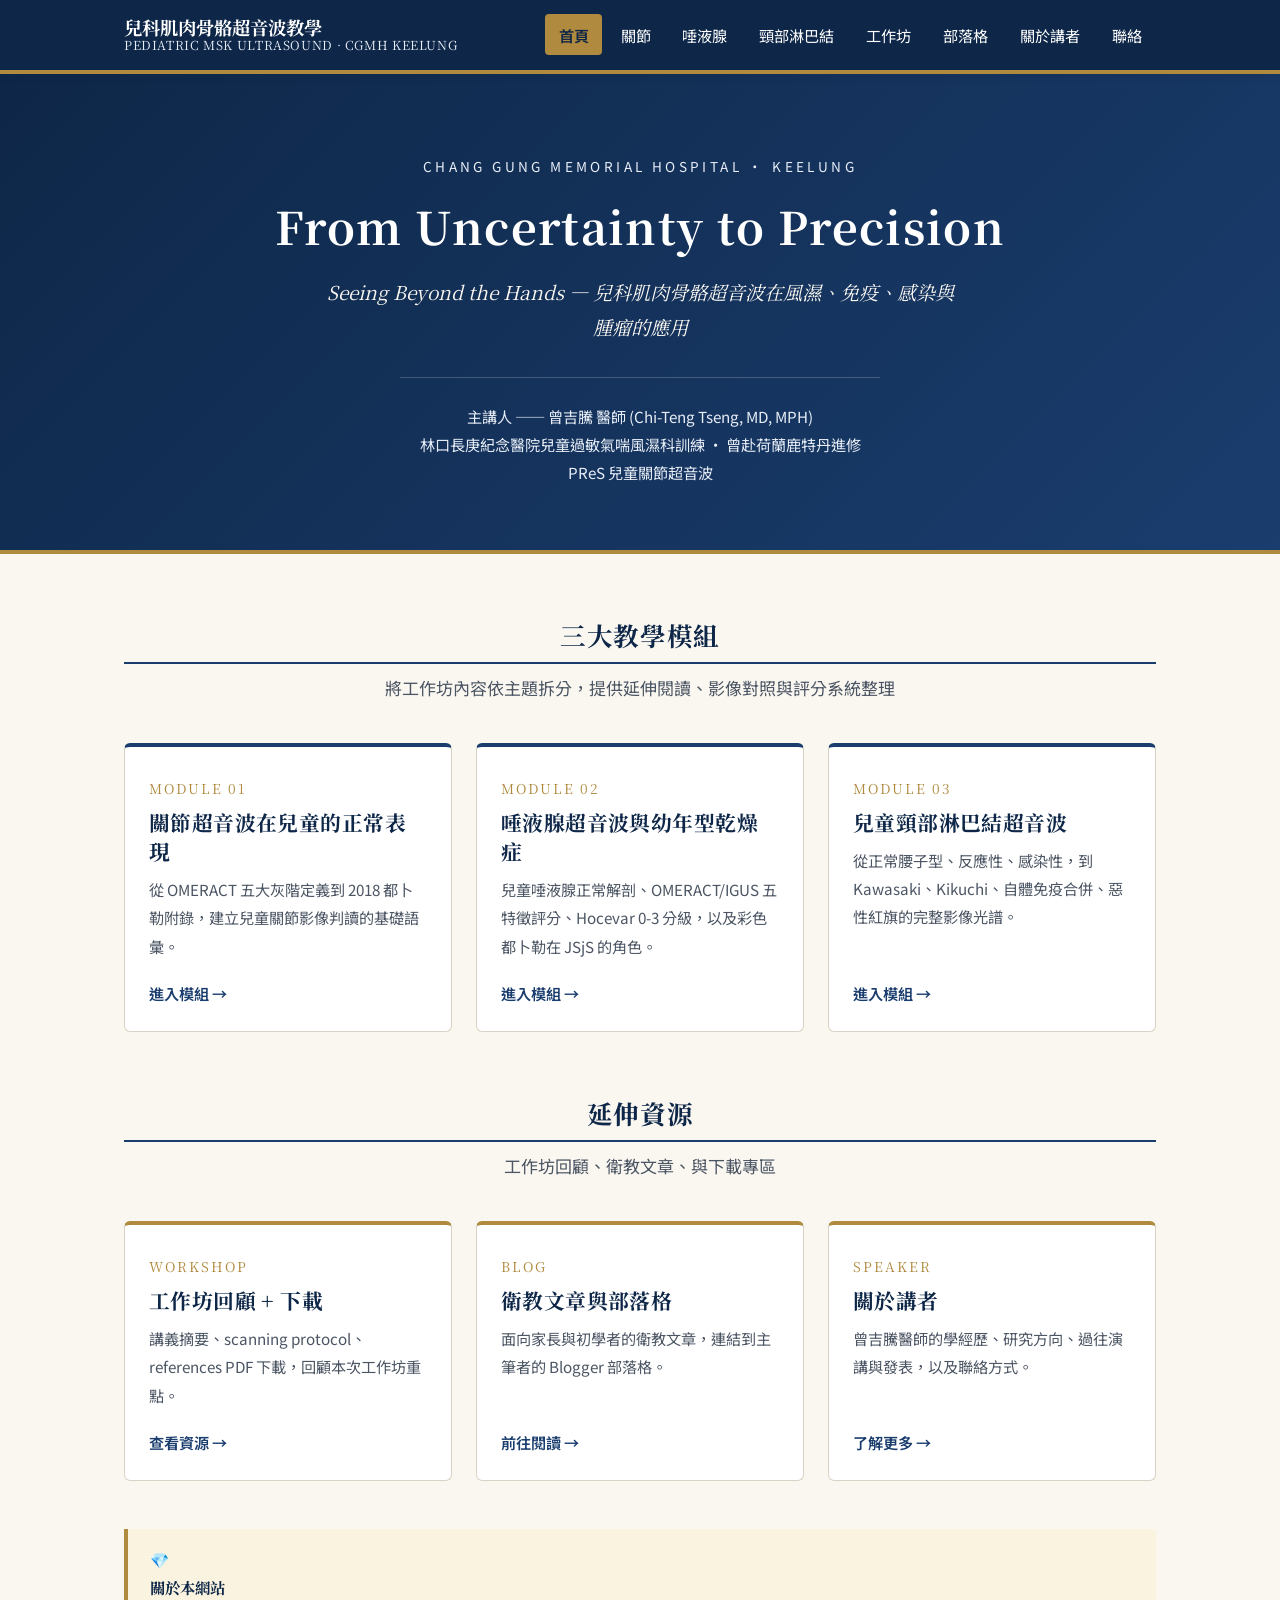
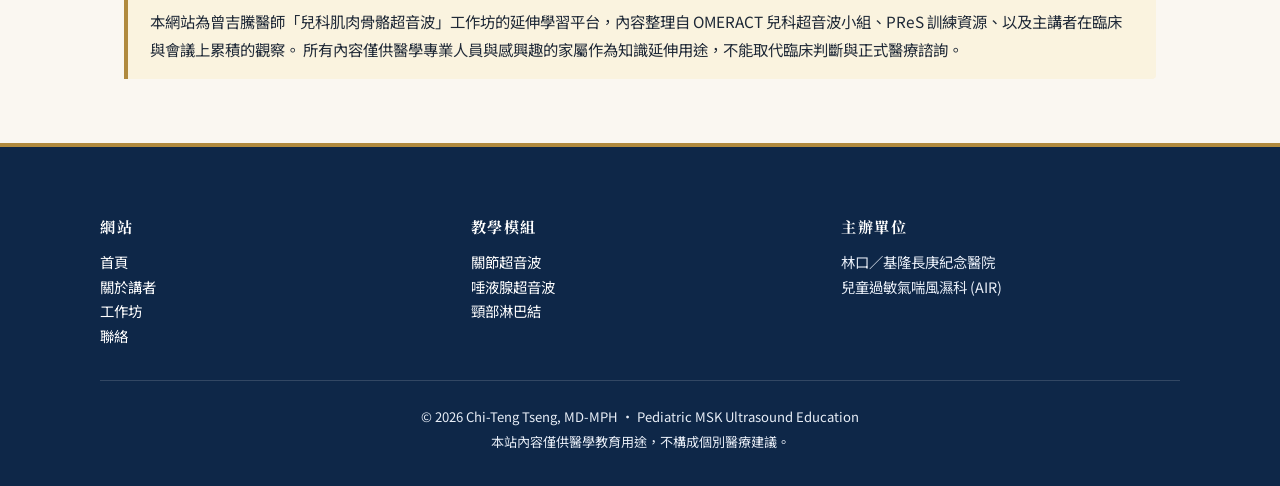
==== index.html @ 0527a34c "Add files via upload" ====
<!DOCTYPE html>
<html lang="zh-Hant-TW">
<head>
  <meta charset="UTF-8">
  <meta name="viewport" content="width=device-width, initial-scale=1.0">
  <meta name="description" content="兒科肌肉骨骼超音波教學網 — 由曾吉騰醫師主持，提供工作坊延伸學習資源。">
  <meta name="author" content="曾吉騰 Chi-Teng Tseng, MD">
  <title>兒科肌肉骨骼超音波教學網 · Pediatric MSK Ultrasound Education</title>
  <link rel="preconnect" href="https://fonts.googleapis.com">
  <link rel="preconnect" href="https://fonts.gstatic.com" crossorigin>
  <link href="https://fonts.googleapis.com/css2?family=Noto+Sans+TC:wght@400;500;700&family=Noto+Serif+TC:wght@400;700&display=swap" rel="stylesheet">
  <link rel="stylesheet" href="css/style.css">
</head>
<body>

<header class="topbar">
  <div class="topbar-inner">
    <a href="index.html" class="brand">
      <span class="brand-name">兒科肌肉骨骼超音波教學</span>
      <span class="brand-sub">PEDIATRIC MSK ULTRASOUND · CGMH KEELUNG</span>
    </a>
    <nav class="main-nav">
      <a href="index.html" class="active">首頁</a>
      <a href="articles/joint-ultrasound.html">關節</a>
      <a href="articles/salivary-gland.html">唾液腺</a>
      <a href="articles/neck-lymph-node.html">頸部淋巴結</a>
      <a href="workshop.html">工作坊</a>
      <a href="blog.html">部落格</a>
      <a href="about.html">關於講者</a>
      <a href="contact.html">聯絡</a>
    </nav>
  </div>
</header>

<section class="hero">
  <div class="hero-eyebrow">CHANG GUNG MEMORIAL HOSPITAL · KEELUNG</div>
  <h1>From Uncertainty to Precision</h1>
  <p class="hero-tagline">Seeing Beyond the Hands — 兒科肌肉骨骼超音波在風濕、免疫、感染與腫瘤的應用</p>
  <div class="hero-meta">
    主講人 ⸺ 曾吉騰 醫師 (Chi-Teng Tseng, MD, MPH)<br>
    林口長庚紀念醫院兒童過敏氣喘風濕科訓練 · 曾赴荷蘭鹿特丹進修 PReS 兒童關節超音波
  </div>
</section>

<main class="container">

  <h2 class="section-title">三大教學模組</h2>
  <p class="section-sub">將工作坊內容依主題拆分，提供延伸閱讀、影像對照與評分系統整理</p>

  <div class="module-grid">

    <a href="articles/joint-ultrasound.html" class="module-card" style="text-decoration:none;">
      <div class="module-num">MODULE 01</div>
      <h3>關節超音波在兒童的正常表現</h3>
      <p class="module-desc">從 OMERACT 五大灰階定義到 2018 都卜勒附錄，建立兒童關節影像判讀的基礎語彙。</p>
      <span class="module-link">進入模組</span>
    </a>

    <a href="articles/salivary-gland.html" class="module-card" style="text-decoration:none;">
      <div class="module-num">MODULE 02</div>
      <h3>唾液腺超音波與幼年型乾燥症</h3>
      <p class="module-desc">兒童唾液腺正常解剖、OMERACT/IGUS 五特徵評分、Hocevar 0-3 分級，以及彩色都卜勒在 JSjS 的角色。</p>
      <span class="module-link">進入模組</span>
    </a>

    <a href="articles/neck-lymph-node.html" class="module-card" style="text-decoration:none;">
      <div class="module-num">MODULE 03</div>
      <h3>兒童頸部淋巴結超音波</h3>
      <p class="module-desc">從正常腰子型、反應性、感染性，到 Kawasaki、Kikuchi、自體免疫合併、惡性紅旗的完整影像光譜。</p>
      <span class="module-link">進入模組</span>
    </a>

  </div>

  <h2 class="section-title">延伸資源</h2>
  <p class="section-sub">工作坊回顧、衛教文章、與下載專區</p>

  <div class="module-grid">

    <a href="workshop.html" class="module-card" style="text-decoration:none; border-top-color: var(--gold);">
      <div class="module-num">WORKSHOP</div>
      <h3>工作坊回顧 + 下載</h3>
      <p class="module-desc">講義摘要、scanning protocol、references PDF 下載，回顧本次工作坊重點。</p>
      <span class="module-link">查看資源</span>
    </a>

    <a href="blog.html" class="module-card" style="text-decoration:none; border-top-color: var(--gold);">
      <div class="module-num">BLOG</div>
      <h3>衛教文章與部落格</h3>
      <p class="module-desc">面向家長與初學者的衛教文章，連結到主筆者的 Blogger 部落格。</p>
      <span class="module-link">前往閱讀</span>
    </a>

    <a href="about.html" class="module-card" style="text-decoration:none; border-top-color: var(--gold);">
      <div class="module-num">SPEAKER</div>
      <h3>關於講者</h3>
      <p class="module-desc">曾吉騰醫師的學經歷、研究方向、過往演講與發表，以及聯絡方式。</p>
      <span class="module-link">了解更多</span>
    </a>

  </div>

  <div class="callout pearl" style="margin-top: 3rem;">
    <span class="callout-title">關於本網站</span>
    本網站為曾吉騰醫師「兒科肌肉骨骼超音波」工作坊的延伸學習平台，內容整理自 OMERACT 兒科超音波小組、PReS 訓練資源、以及主講者在臨床與會議上累積的觀察。
    所有內容僅供醫學專業人員與感興趣的家屬作為知識延伸用途，不能取代臨床判斷與正式醫療諮詢。
  </div>

</main>

<footer class="site-footer">
  <div class="footer-inner">
    <div class="footer-col">
      <h4>網站</h4>
      <ul>
        <li><a href="index.html">首頁</a></li>
        <li><a href="about.html">關於講者</a></li>
        <li><a href="workshop.html">工作坊</a></li>
        <li><a href="contact.html">聯絡</a></li>
      </ul>
    </div>
    <div class="footer-col">
      <h4>教學模組</h4>
      <ul>
        <li><a href="articles/joint-ultrasound.html">關節超音波</a></li>
        <li><a href="articles/salivary-gland.html">唾液腺超音波</a></li>
        <li><a href="articles/neck-lymph-node.html">頸部淋巴結</a></li>
      </ul>
    </div>
    <div class="footer-col">
      <h4>主辦單位</h4>
      <p>
        林口／基隆長庚紀念醫院<br>
        兒童過敏氣喘風濕科 (AIR)
      </p>
    </div>
  </div>
  <div class="footer-bottom">
    © 2026 Chi-Teng Tseng, MD-MPH · Pediatric MSK Ultrasound Education<br>
    本站內容僅供醫學教育用途，不構成個別醫療建議。
  </div>
</footer>

</body>
</html>
---- css/style.css ----
/* ============================================================
   Pediatric MSK Ultrasound Education Site
   Dr. Chi-Teng Tseng (曾吉騰), CGMH Keelung
   Academic-formal palette: deep navy + warm cream
   ============================================================ */

/* ---------- Reset & base ---------- */
*, *::before, *::after { box-sizing: border-box; margin: 0; padding: 0; }

:root {
  --navy-900: #0e2748;
  --navy-700: #1a3d6e;
  --navy-500: #2c5d9b;
  --navy-100: #e8eef7;
  --cream:    #faf7f1;
  --cream-warm: #f3ede0;
  --gold:     #b08a3e;
  --text:     #1f2937;
  --text-soft:#4b5563;
  --border:   #d8d3c5;
  --danger:   #b32d3a;
  --success:  #2c7a4b;

  --serif:    "Noto Serif TC", "Source Han Serif TC", "PingFang TC", Georgia, serif;
  --sans:     "Noto Sans TC", "Source Han Sans TC", "PingFang TC", -apple-system, BlinkMacSystemFont, "Segoe UI", sans-serif;
  --mono:     "JetBrains Mono", "Consolas", monospace;

  --max-w:    1080px;
}

html { scroll-behavior: smooth; }

body {
  font-family: var(--sans);
  font-size: 17px;
  line-height: 1.85;
  color: var(--text);
  background: var(--cream);
  -webkit-font-smoothing: antialiased;
  -moz-osx-font-smoothing: grayscale;
}

/* ---------- Typography ---------- */
h1, h2, h3, h4, h5 {
  font-family: var(--serif);
  font-weight: 700;
  color: var(--navy-900);
  letter-spacing: 0.02em;
  line-height: 1.4;
}
h1 { font-size: 2.4rem; margin-bottom: 1rem; }
h2 { font-size: 1.7rem; margin: 2.5rem 0 1rem; padding-bottom: 0.5rem; border-bottom: 2px solid var(--navy-700); }
h3 { font-size: 1.3rem; margin: 1.8rem 0 0.7rem; color: var(--navy-700); }
h4 { font-size: 1.1rem; margin: 1.3rem 0 0.5rem; color: var(--navy-500); }

p { margin-bottom: 1.1rem; }

a {
  color: var(--navy-700);
  text-decoration: none;
  border-bottom: 1px solid transparent;
  transition: border-color 0.18s ease, color 0.18s ease;
}
a:hover { color: var(--navy-500); border-bottom-color: var(--navy-500); }

strong { color: var(--navy-900); font-weight: 700; }
em { color: var(--text-soft); }

/* ---------- Layout ---------- */
.container {
  max-width: var(--max-w);
  margin: 0 auto;
  padding: 0 1.5rem;
}

main { padding: 2rem 0 5rem; }

/* ---------- Top bar / nav ---------- */
.topbar {
  background: var(--navy-900);
  color: #fff;
  border-bottom: 4px solid var(--gold);
  position: sticky;
  top: 0;
  z-index: 50;
  box-shadow: 0 2px 8px rgba(14,39,72,0.15);
}
.topbar-inner {
  max-width: var(--max-w);
  margin: 0 auto;
  padding: 0.9rem 1.5rem;
  display: flex;
  align-items: center;
  justify-content: space-between;
  gap: 1rem;
  flex-wrap: wrap;
}
.brand {
  font-family: var(--serif);
  color: #fff;
  border: none;
  display: flex;
  flex-direction: column;
  line-height: 1.2;
}
.brand:hover { color: var(--navy-100); border: none; }
.brand-name { font-size: 1.15rem; font-weight: 700; }
.brand-sub  { font-size: 0.78rem; color: var(--navy-100); letter-spacing: 0.05em; }

nav.main-nav { display: flex; gap: 0.3rem; flex-wrap: wrap; }
nav.main-nav a {
  color: #fff;
  border: none;
  padding: 0.4rem 0.85rem;
  border-radius: 4px;
  font-size: 0.95rem;
  transition: background 0.18s ease;
}
nav.main-nav a:hover { background: var(--navy-700); color: #fff; }
nav.main-nav a.active { background: var(--gold); color: var(--navy-900); font-weight: 600; }

/* ---------- Hero (homepage) ---------- */
.hero {
  background: linear-gradient(135deg, var(--navy-900) 0%, var(--navy-700) 100%);
  color: #fff;
  padding: 5rem 1.5rem 4rem;
  text-align: center;
  border-bottom: 4px solid var(--gold);
}
.hero-eyebrow {
  font-size: 0.85rem;
  color: var(--navy-100);
  text-transform: uppercase;
  letter-spacing: 0.25em;
  margin-bottom: 1rem;
}
.hero h1 {
  color: #fff;
  font-size: 2.8rem;
  margin: 0 0 1rem;
  letter-spacing: 0.03em;
}
.hero-tagline {
  font-family: var(--serif);
  font-style: italic;
  font-size: 1.2rem;
  color: var(--cream);
  max-width: 640px;
  margin: 0 auto 2rem;
}
.hero-meta {
  font-size: 0.95rem;
  color: var(--navy-100);
  border-top: 1px solid rgba(255,255,255,0.2);
  padding-top: 1.5rem;
  max-width: 480px;
  margin: 0 auto;
}

/* ---------- Page header (non-hero pages) ---------- */
.page-header {
  background: var(--cream-warm);
  border-bottom: 1px solid var(--border);
  padding: 2.5rem 0 2rem;
  margin-bottom: 1rem;
}
.page-header .eyebrow {
  font-size: 0.8rem;
  letter-spacing: 0.22em;
  text-transform: uppercase;
  color: var(--gold);
  margin-bottom: 0.4rem;
}
.page-header h1 { margin: 0; font-size: 2.2rem; }
.page-header .lead { font-size: 1.05rem; color: var(--text-soft); margin-top: 0.6rem; max-width: 720px; }

/* ---------- Module cards (homepage grid) ---------- */
.section-title {
  text-align: center;
  margin: 4rem 0 0.5rem;
  font-size: 1.6rem;
}
.section-sub {
  text-align: center;
  color: var(--text-soft);
  margin-bottom: 2.5rem;
}

.module-grid {
  display: grid;
  grid-template-columns: repeat(auto-fit, minmax(280px, 1fr));
  gap: 1.5rem;
  margin: 0 auto 3rem;
}
.module-card {
  background: #fff;
  border: 1px solid var(--border);
  border-radius: 6px;
  padding: 1.8rem 1.5rem 1.5rem;
  transition: transform 0.18s ease, box-shadow 0.18s ease, border-color 0.18s ease;
  display: flex;
  flex-direction: column;
  border-top: 4px solid var(--navy-700);
}
.module-card:hover {
  transform: translateY(-3px);
  box-shadow: 0 8px 24px rgba(14,39,72,0.12);
  border-top-color: var(--gold);
}
.module-card .module-num {
  font-family: var(--serif);
  font-size: 0.85rem;
  color: var(--gold);
  letter-spacing: 0.15em;
  margin-bottom: 0.4rem;
}
.module-card h3 { margin: 0 0 0.6rem; color: var(--navy-900); }
.module-card .module-desc { font-size: 0.95rem; color: var(--text-soft); margin-bottom: 1.2rem; flex-grow: 1; }
.module-card .module-link {
  color: var(--navy-700);
  font-weight: 600;
  border: none;
  font-size: 0.95rem;
}
.module-card .module-link::after { content: " →"; transition: margin-left 0.18s ease; }
.module-card:hover .module-link { color: var(--gold); }

/* ---------- Article body ---------- */
article.teaching-article {
  background: #fff;
  border: 1px solid var(--border);
  padding: 2.5rem 2.5rem 3rem;
  margin: 1.5rem 0;
  border-radius: 4px;
}

article.teaching-article ol, article.teaching-article ul {
  margin: 1rem 0 1.3rem 1.6rem;
}
article.teaching-article li { margin-bottom: 0.5rem; }

/* Inline citation marker */
sup.cite { font-size: 0.75em; color: var(--navy-700); font-weight: 700; padding-left: 0.15em; }

/* Figure */
figure.fig {
  margin: 2rem 0;
  padding: 1rem;
  background: var(--cream-warm);
  border: 1px solid var(--border);
  border-radius: 4px;
}
figure.fig img { max-width: 100%; height: auto; display: block; margin: 0 auto; border-radius: 2px; }
figure.fig .fig-placeholder {
  background: #fff;
  border: 2px dashed var(--border);
  padding: 3rem 1rem;
  text-align: center;
  color: var(--text-soft);
  font-family: var(--mono);
  font-size: 0.9rem;
}
figure.fig figcaption {
  margin-top: 0.7rem;
  font-size: 0.9rem;
  color: var(--text-soft);
  font-style: italic;
  text-align: center;
  line-height: 1.6;
}
figure.fig figcaption .fig-label { font-style: normal; font-weight: 700; color: var(--navy-900); }

/* Tables (scoring systems) */
table.scoring {
  width: 100%;
  border-collapse: collapse;
  margin: 1.5rem 0;
  font-size: 0.95rem;
}
table.scoring th, table.scoring td {
  padding: 0.75rem 1rem;
  border: 1px solid var(--border);
  text-align: left;
  vertical-align: top;
}
table.scoring thead {
  background: var(--navy-900);
  color: #fff;
}
table.scoring thead th { font-family: var(--serif); }
table.scoring tbody tr:nth-child(even) { background: var(--cream-warm); }
table.scoring tbody tr:hover { background: var(--navy-100); }
table.scoring caption {
  caption-side: top;
  font-weight: 700;
  text-align: left;
  margin-bottom: 0.5rem;
  color: var(--navy-900);
}

/* Callout boxes */
.callout {
  margin: 1.5rem 0;
  padding: 1rem 1.4rem;
  border-left: 4px solid var(--navy-500);
  background: var(--navy-100);
  font-size: 0.96rem;
  border-radius: 0 4px 4px 0;
}
.callout.warning { border-left-color: var(--danger); background: #fbe9eb; }
.callout.pearl   { border-left-color: var(--gold); background: #faf3df; }
.callout.pearl::before {
  content: "💎  ";
  font-style: normal;
}
.callout .callout-title {
  font-family: var(--serif);
  font-weight: 700;
  color: var(--navy-900);
  display: block;
  margin-bottom: 0.3rem;
}

/* References list */
.references {
  margin-top: 3rem;
  padding-top: 1.5rem;
  border-top: 2px solid var(--navy-700);
}
.references h2 { border-bottom: none; padding-bottom: 0; margin-top: 0; }
.references ol { counter-reset: ref; list-style: none; margin-left: 0; }
.references li {
  position: relative;
  padding-left: 2.2rem;
  margin-bottom: 0.7rem;
  font-size: 0.92rem;
  color: var(--text-soft);
  line-height: 1.6;
}
.references li::before {
  counter-increment: ref;
  content: counter(ref) ".";
  position: absolute;
  left: 0;
  font-family: var(--serif);
  font-weight: 700;
  color: var(--navy-700);
  width: 1.8rem;
  text-align: right;
}

/* TOC sidebar (article pages) */
.article-layout {
  display: grid;
  grid-template-columns: 1fr;
  gap: 2rem;
}
@media (min-width: 1000px) {
  .article-layout { grid-template-columns: 220px 1fr; }
}
aside.toc {
  position: sticky;
  top: 90px;
  align-self: start;
  padding: 1.2rem 1rem;
  background: #fff;
  border: 1px solid var(--border);
  border-radius: 4px;
  font-size: 0.88rem;
  max-height: calc(100vh - 110px);
  overflow-y: auto;
}
aside.toc h4 { margin: 0 0 0.6rem; font-size: 0.85rem; letter-spacing: 0.1em; text-transform: uppercase; color: var(--gold); }
aside.toc ul { list-style: none; margin: 0; padding: 0; }
aside.toc li { margin-bottom: 0.35rem; }
aside.toc a { color: var(--text-soft); border: none; display: block; padding: 0.2rem 0; }
aside.toc a:hover { color: var(--navy-700); }

/* ---------- Download list ---------- */
.download-grid {
  display: grid;
  grid-template-columns: 1fr;
  gap: 0.7rem;
  margin: 1.5rem 0;
}
.download-item {
  display: flex;
  align-items: center;
  justify-content: space-between;
  padding: 1rem 1.3rem;
  background: #fff;
  border: 1px solid var(--border);
  border-left: 4px solid var(--navy-700);
  border-radius: 4px;
  transition: border-left-color 0.18s ease, box-shadow 0.18s ease;
}
.download-item:hover { border-left-color: var(--gold); box-shadow: 0 2px 8px rgba(14,39,72,0.08); }
.download-item .di-title { font-weight: 600; color: var(--navy-900); }
.download-item .di-meta  { font-size: 0.85rem; color: var(--text-soft); }
.download-item .di-link  { white-space: nowrap; font-weight: 600; }

/* ---------- Blog strip ---------- */
.blog-list {
  display: grid;
  grid-template-columns: 1fr;
  gap: 1rem;
}
.blog-card {
  padding: 1.3rem 1.5rem;
  background: #fff;
  border: 1px solid var(--border);
  border-radius: 4px;
  transition: border-color 0.18s ease;
}
.blog-card:hover { border-color: var(--navy-700); }
.blog-card .blog-date {
  font-size: 0.82rem;
  color: var(--gold);
  letter-spacing: 0.12em;
  text-transform: uppercase;
}
.blog-card h3 { margin: 0.3rem 0 0.4rem; font-size: 1.15rem; color: var(--navy-900); }
.blog-card .blog-excerpt { font-size: 0.93rem; color: var(--text-soft); margin-bottom: 0.6rem; }
.blog-card .blog-readmore { font-size: 0.9rem; font-weight: 600; }

/* ---------- Contact form ---------- */
form.contact-form {
  background: #fff;
  border: 1px solid var(--border);
  padding: 2rem;
  border-radius: 4px;
  max-width: 600px;
}
form.contact-form label {
  display: block;
  font-weight: 600;
  color: var(--navy-900);
  margin: 1rem 0 0.3rem;
  font-size: 0.95rem;
}
form.contact-form input, form.contact-form textarea {
  width: 100%;
  padding: 0.7rem 0.9rem;
  border: 1px solid var(--border);
  border-radius: 3px;
  font-family: var(--sans);
  font-size: 1rem;
  background: var(--cream);
  transition: border-color 0.18s ease, background 0.18s ease;
}
form.contact-form input:focus, form.contact-form textarea:focus {
  outline: none;
  border-color: var(--navy-500);
  background: #fff;
}
form.contact-form textarea { min-height: 140px; resize: vertical; }
.btn {
  display: inline-block;
  padding: 0.8rem 2rem;
  background: var(--navy-700);
  color: #fff;
  border: none;
  border-radius: 3px;
  font-family: var(--serif);
  font-size: 1rem;
  font-weight: 600;
  cursor: pointer;
  margin-top: 1.5rem;
  transition: background 0.18s ease;
  text-align: center;
  letter-spacing: 0.05em;
}
.btn:hover { background: var(--navy-900); color: #fff; }
.btn.btn-gold { background: var(--gold); color: var(--navy-900); }
.btn.btn-gold:hover { background: #92702f; color: #fff; }

a.btn { border: none; }

/* ---------- Footer ---------- */
footer.site-footer {
  background: var(--navy-900);
  color: var(--navy-100);
  padding: 3rem 1.5rem 2rem;
  margin-top: 4rem;
  border-top: 4px solid var(--gold);
}
.footer-inner {
  max-width: var(--max-w);
  margin: 0 auto;
  display: grid;
  grid-template-columns: repeat(auto-fit, minmax(220px, 1fr));
  gap: 2rem;
}
.footer-col h4 { color: #fff; font-size: 0.95rem; margin-bottom: 0.8rem; letter-spacing: 0.1em; text-transform: uppercase; }
.footer-col p, .footer-col li { font-size: 0.9rem; line-height: 1.7; color: var(--navy-100); }
.footer-col ul { list-style: none; padding: 0; }
.footer-col a { color: #fff; border: none; }
.footer-col a:hover { color: var(--gold); }
.footer-bottom {
  max-width: var(--max-w);
  margin: 2rem auto 0;
  padding-top: 1.5rem;
  border-top: 1px solid rgba(255,255,255,0.15);
  text-align: center;
  font-size: 0.82rem;
  color: var(--navy-100);
}

/* ---------- Workshop gallery ---------- */
.gallery-grid {
  display: grid;
  grid-template-columns: repeat(auto-fit, minmax(260px, 1fr));
  gap: 1rem;
  margin: 1.5rem 0;
}
.gallery-item {
  background: #fff;
  border: 1px solid var(--border);
  border-radius: 4px;
  overflow: hidden;
}
.gallery-item .img-placeholder {
  height: 200px;
  background: linear-gradient(135deg, var(--navy-100), var(--cream-warm));
  display: flex;
  align-items: center;
  justify-content: center;
  font-family: var(--mono);
  font-size: 0.85rem;
  color: var(--navy-700);
  text-align: center;
  padding: 1rem;
}
.gallery-item .gallery-caption { padding: 0.8rem 1rem; font-size: 0.88rem; color: var(--text-soft); }

/* ---------- Responsive ---------- */
@media (max-width: 700px) {
  h1 { font-size: 1.8rem; }
  .hero h1 { font-size: 2rem; }
  .hero-tagline { font-size: 1rem; }
  article.teaching-article { padding: 1.5rem 1.2rem 2rem; }
  .topbar-inner { padding: 0.7rem 1rem; }
  nav.main-nav a { padding: 0.35rem 0.6rem; font-size: 0.88rem; }
}

/* ---------- Print ---------- */
@media print {
  .topbar, footer.site-footer, aside.toc, .btn { display: none; }
  body { background: #fff; font-size: 11pt; }
  article.teaching-article { border: none; padding: 0; }
}
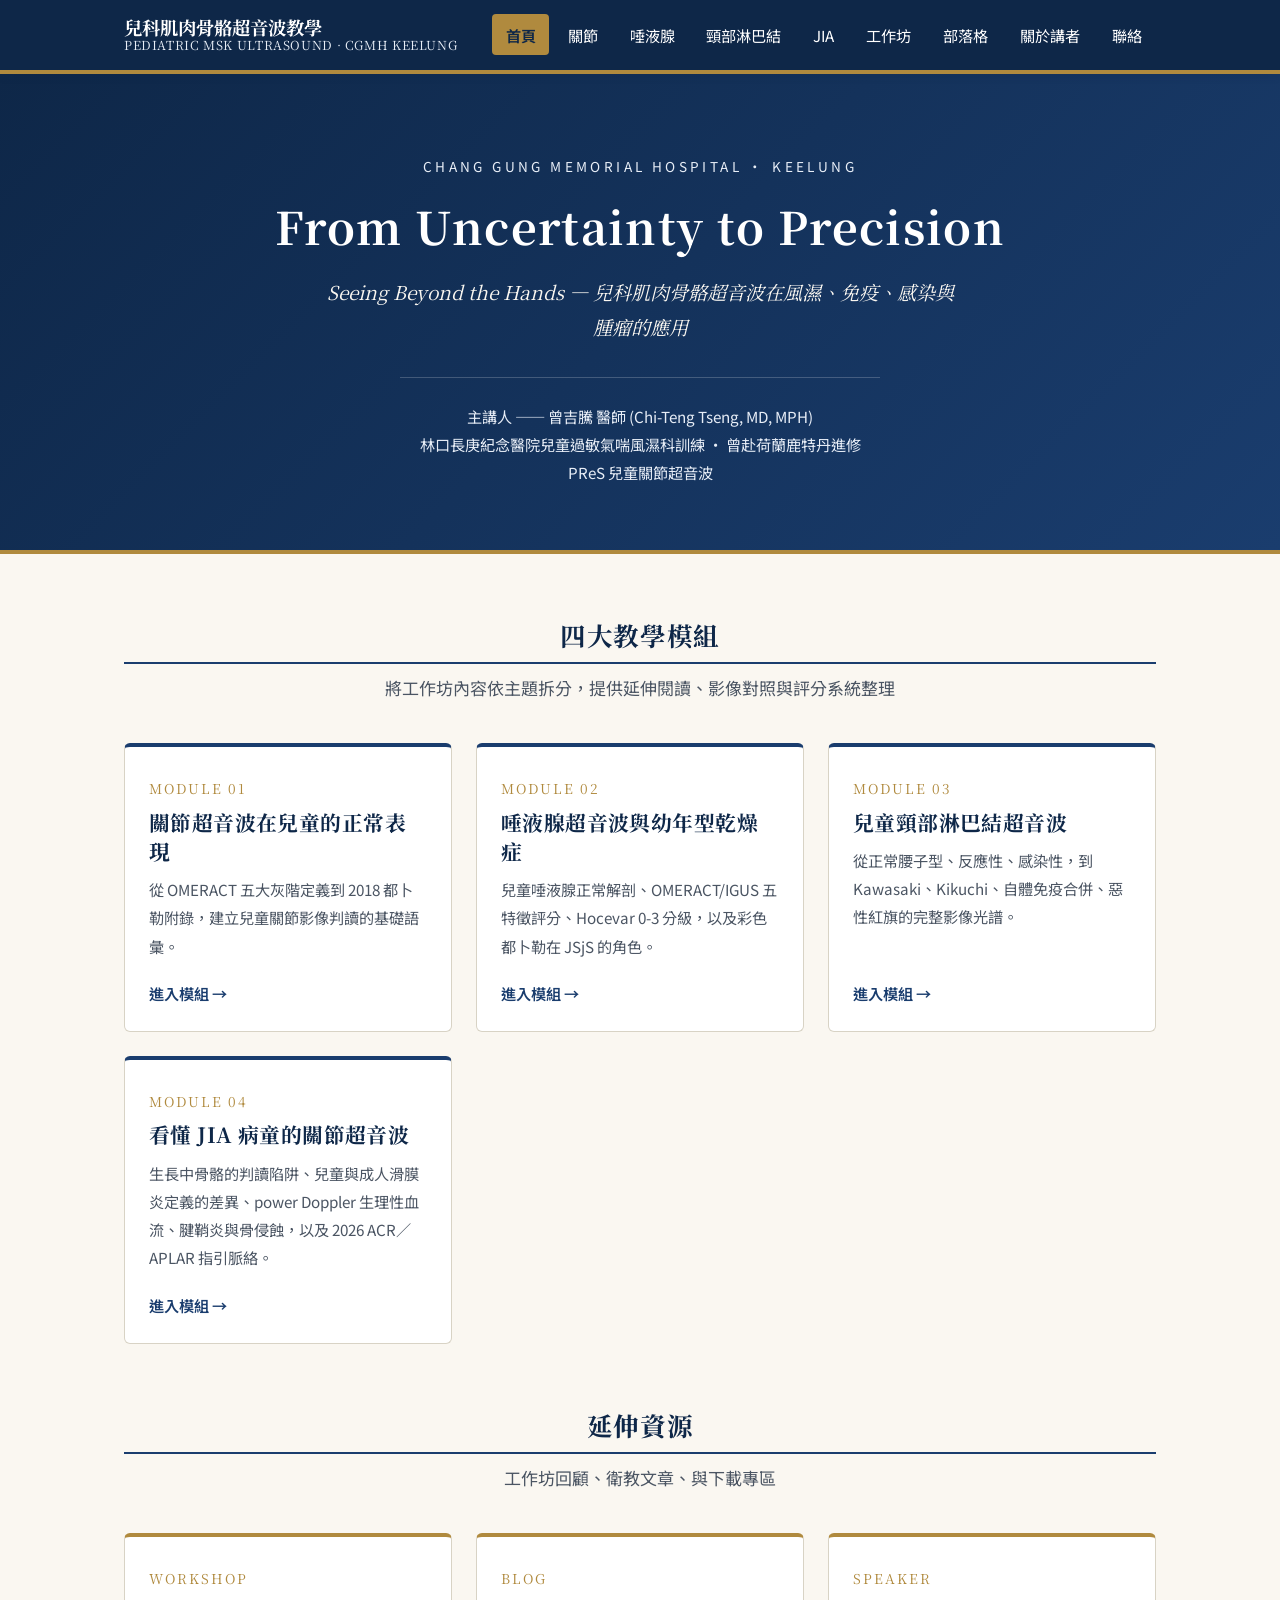
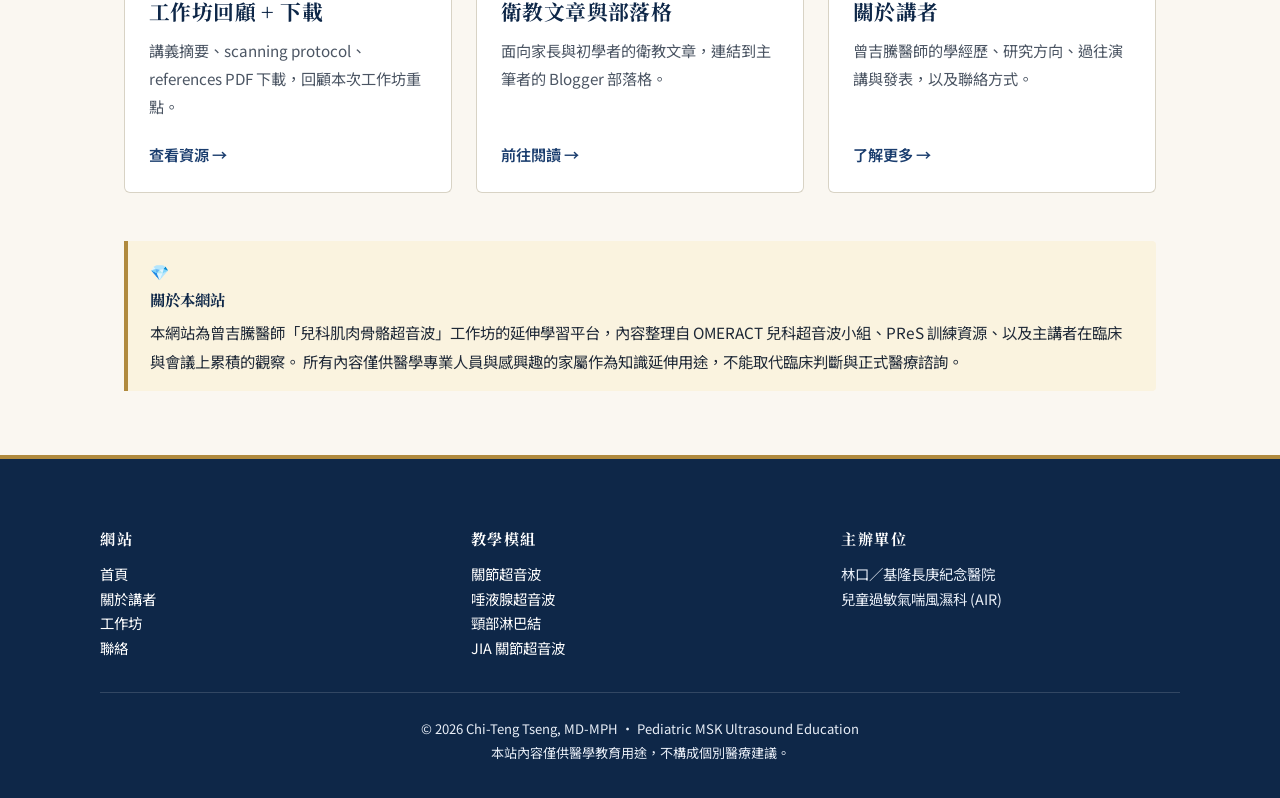
==== commit 1e117172: "Update index.html 索引修訂更新" ====
--- a/index.html
+++ b/index.html
@@ -6,6 +6,14 @@
   <meta name="description" content="兒科肌肉骨骼超音波教學網 — 由曾吉騰醫師主持，提供工作坊延伸學習資源。">
   <meta name="author" content="曾吉騰 Chi-Teng Tseng, MD">
   <title>兒科肌肉骨骼超音波教學網 · Pediatric MSK Ultrasound Education</title>
+  <link rel="icon" href="/favicon.svg" type="image/svg+xml">
+  <meta property="og:type" content="website">
+  <meta property="og:title" content="兒科肌肉骨骼超音波教學網">
+  <meta property="og:description" content="曾吉騰醫師主持的兒科肌肉骨骼超音波工作坊延伸學習平台，涵蓋關節、唾液腺、頸部淋巴結與 JIA 四大教學模組。">
+  <meta property="og:image" content="https://chitengtseng45.github.io/images/workshop-speaker-intro.jpg">
+  <meta property="og:url" content="https://chitengtseng45.github.io/">
+  <meta property="og:site_name" content="兒科肌肉骨骼超音波教學網">
+  <meta property="og:locale" content="zh_TW">
   <link rel="preconnect" href="https://fonts.googleapis.com">
   <link rel="preconnect" href="https://fonts.gstatic.com" crossorigin>
   <link href="https://fonts.googleapis.com/css2?family=Noto+Sans+TC:wght@400;500;700&family=Noto+Serif+TC:wght@400;700&display=swap" rel="stylesheet">
@@ -24,6 +32,7 @@
       <a href="articles/joint-ultrasound.html">關節</a>
       <a href="articles/salivary-gland.html">唾液腺</a>
       <a href="articles/neck-lymph-node.html">頸部淋巴結</a>
+      <a href="articles/jia-ultrasound-review.html">JIA</a>
       <a href="workshop.html">工作坊</a>
       <a href="blog.html">部落格</a>
       <a href="about.html">關於講者</a>
@@ -44,7 +53,7 @@
 
 <main class="container">
 
-  <h2 class="section-title">三大教學模組</h2>
+  <h2 class="section-title">四大教學模組</h2>
   <p class="section-sub">將工作坊內容依主題拆分，提供延伸閱讀、影像對照與評分系統整理</p>
 
   <div class="module-grid">
@@ -67,6 +76,13 @@
       <div class="module-num">MODULE 03</div>
       <h3>兒童頸部淋巴結超音波</h3>
       <p class="module-desc">從正常腰子型、反應性、感染性，到 Kawasaki、Kikuchi、自體免疫合併、惡性紅旗的完整影像光譜。</p>
+      <span class="module-link">進入模組</span>
+    </a>
+
+    <a href="articles/jia-ultrasound-review.html" class="module-card" style="text-decoration:none;">
+      <div class="module-num">MODULE 04</div>
+      <h3>看懂 JIA 病童的關節超音波</h3>
+      <p class="module-desc">生長中骨骼的判讀陷阱、兒童與成人滑膜炎定義的差異、power Doppler 生理性血流、腱鞘炎與骨侵蝕，以及 2026 ACR／APLAR 指引脈絡。</p>
       <span class="module-link">進入模組</span>
     </a>
 
@@ -125,6 +141,7 @@
         <li><a href="articles/joint-ultrasound.html">關節超音波</a></li>
         <li><a href="articles/salivary-gland.html">唾液腺超音波</a></li>
         <li><a href="articles/neck-lymph-node.html">頸部淋巴結</a></li>
+        <li><a href="articles/jia-ultrasound-review.html">JIA 關節超音波</a></li>
       </ul>
     </div>
     <div class="footer-col">
@@ -141,5 +158,6 @@
   </div>
 </footer>
 
+  <script src="/js/site-enhance.js"></script>
 </body>
 </html>
--- a/css/style.css
+++ b/css/style.css
@@ -269,6 +269,15 @@
   line-height: 1.6;
 }
 figure.fig figcaption .fig-label { font-style: normal; font-weight: 700; color: var(--navy-900); }
+figure.fig .fig-source {
+  margin-top: 0.5rem;
+  font-size: 0.78rem;
+  color: var(--text-soft);
+  font-style: normal;
+  text-align: center;
+  line-height: 1.5;
+}
+figure.fig .fig-source a { color: var(--navy-700); }
 
 /* Tables (scoring systems) */
 table.scoring {
@@ -357,18 +366,20 @@
 }
 @media (min-width: 1000px) {
   .article-layout { grid-template-columns: 220px 1fr; }
+  aside.toc {
+    position: sticky;
+    top: 90px;
+    max-height: calc(100vh - 110px);
+    overflow-y: auto;
+  }
 }
 aside.toc {
-  position: sticky;
-  top: 90px;
   align-self: start;
   padding: 1.2rem 1rem;
   background: #fff;
   border: 1px solid var(--border);
   border-radius: 4px;
   font-size: 0.88rem;
-  max-height: calc(100vh - 110px);
-  overflow-y: auto;
 }
 aside.toc h4 { margin: 0 0 0.6rem; font-size: 0.85rem; letter-spacing: 0.1em; text-transform: uppercase; color: var(--gold); }
 aside.toc ul { list-style: none; margin: 0; padding: 0; }
